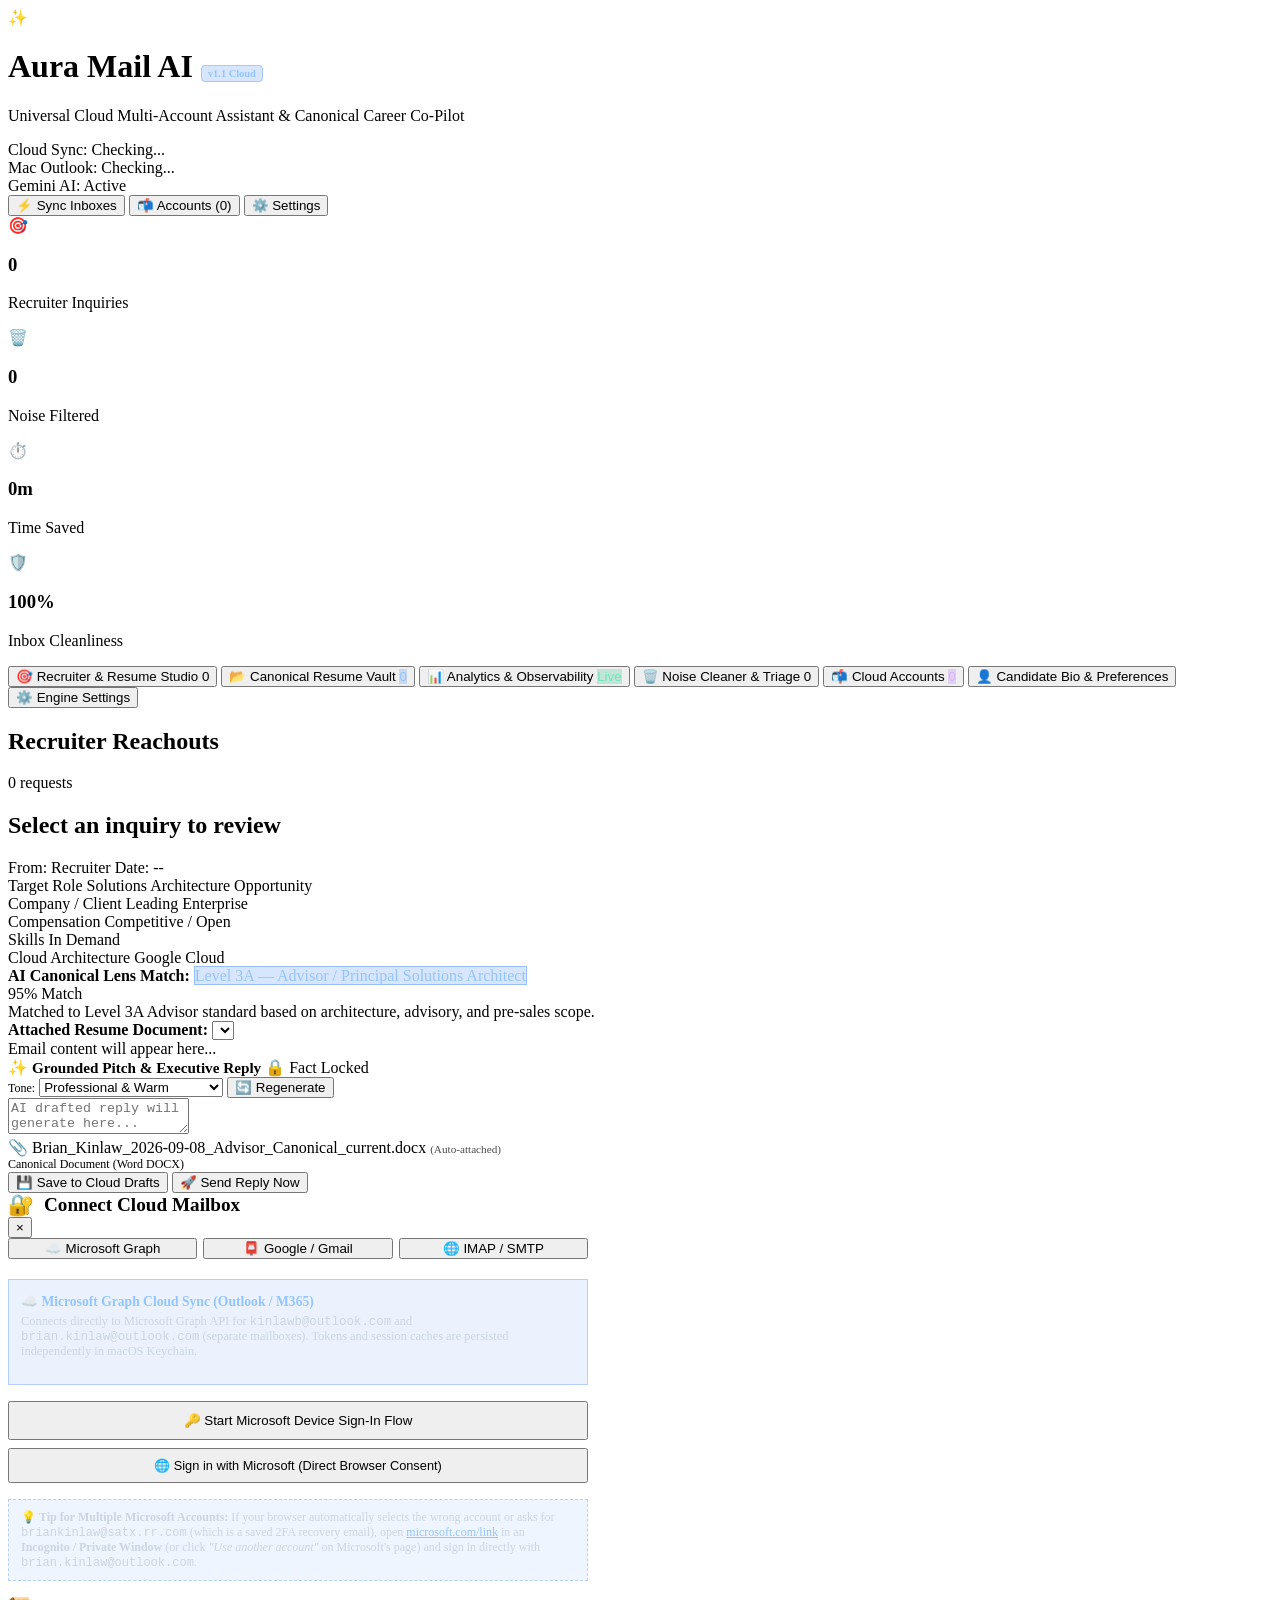
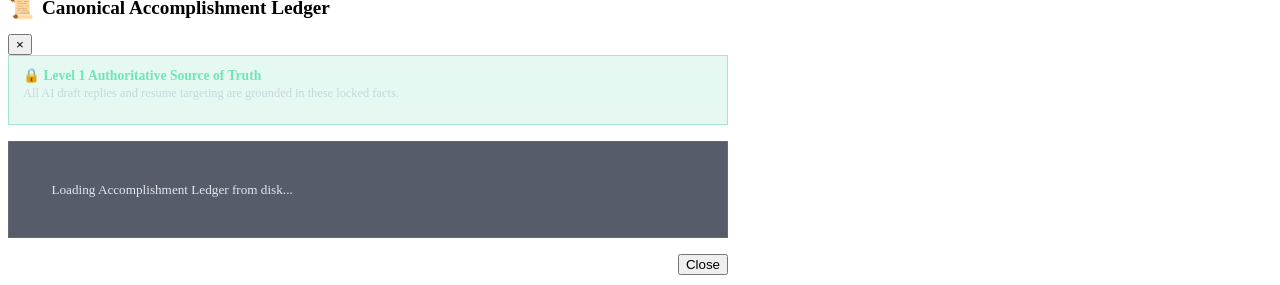
==== frontend/index.html @ feaec442 "feat(auth): add multi-provider cloud routing, distinct MSAL login hints, Google Workspace support, a" ====
<!DOCTYPE html>
<html lang="en">
<head>
  <meta charset="UTF-8">
  <meta name="viewport" content="width=device-width, initial-scale=1.0">
  <title>Aura Mail AI | Cloud Multi-Account Noise Cleaner & Resume Co-Pilot</title>
  <link rel="preconnect" href="https://fonts.googleapis.com">
  <link rel="preconnect" href="https://fonts.gstatic.com" crossorigin>
  <link href="https://fonts.googleapis.com/css2?family=JetBrains+Mono:wght@400;600;700&family=Outfit:wght@300;400;500;600;700;800&display=swap" rel="stylesheet">
  <link rel="stylesheet" href="/static/style.css">
</head>
<body>
  <!-- Top Navigation Bar -->
  <header class="glass-header">
    <div class="logo-group">
      <div class="logo-icon">✨</div>
      <div class="logo-text">
        <h1>Aura Mail AI <span style="font-size: 0.65rem; background: rgba(59, 130, 246, 0.2); color: #93c5fd; padding: 2px 6px; border-radius: 4px; border: 1px solid rgba(59, 130, 246, 0.3);">v1.1 Cloud</span></h1>
        <p>Universal Cloud Multi-Account Assistant & Canonical Career Co-Pilot</p>
      </div>
    </div>

    <div class="header-status-bar">
      <div class="status-badge" id="cloud-status-badge">
        <span class="status-dot" id="cloud-dot"></span>
        <span id="cloud-status-text">Cloud Sync: Checking...</span>
      </div>

      <div class="status-badge" id="desktop-status-badge">
        <span class="status-dot" id="desktop-dot"></span>
        <span id="desktop-status-text">Mac Outlook: Checking...</span>
      </div>

      <div class="status-badge" id="ai-status-badge">
        <span class="status-dot" id="ai-dot"></span>
        <span id="ai-status-text">Gemini AI: Active</span>
      </div>

      <button class="btn btn-secondary btn-sm" id="btn-sync-inbox">
        <span>⚡</span> Sync Inboxes
      </button>

      <button class="btn btn-secondary btn-sm" id="btn-open-accounts">
        <span>📬</span> Accounts (<span id="header-conn-count">0</span>)
      </button>

      <button class="btn btn-secondary btn-sm" id="btn-open-settings">
        <span>⚙️</span> Settings
      </button>
    </div>
  </header>

  <main class="app-container">
    <!-- Explicit Demo Mode Banner (Visible only when demo_mode=True) -->
    <div id="demo-mode-banner" style="display: none; background: rgba(234, 179, 8, 0.15); border: 1px solid rgba(234, 179, 8, 0.4); border-radius: var(--radius-md); padding: 10px 16px; margin-bottom: 1.5rem; justify-content: space-between; align-items: center;">
      <div style="display: flex; align-items: center; gap: 8px;">
        <span style="font-size: 1.2rem;">🧪</span>
        <div>
          <strong style="color: #fef08a; font-size: 0.875rem;">DEMO MODE ACTIVE (Simulated Offline Sandbox)</strong>
          <p style="color: #fde047; font-size: 0.75rem; margin-top: 2px;">Displaying mock reachouts and newsletter data. Actions simulate cloud operations without modifying live mailboxes.</p>
        </div>
      </div>
      <button class="btn btn-secondary btn-sm" id="btn-disable-demo" style="background: rgba(0,0,0,0.3);">Exit Demo Mode</button>
    </div>

    <!-- Metrics Banner -->
    <section class="stats-grid">
      <div class="stat-card glass">
        <div class="stat-icon inquiries">🎯</div>
        <div class="stat-info">
          <h3 id="stat-resume-inquiries">0</h3>
          <p>Recruiter Inquiries</p>
        </div>
      </div>

      <div class="stat-card glass">
        <div class="stat-icon noise">🗑️</div>
        <div class="stat-info">
          <h3 id="stat-noise-detected">0</h3>
          <p>Noise Filtered</p>
        </div>
      </div>

      <div class="stat-card glass">
        <div class="stat-icon time">⏱️</div>
        <div class="stat-info">
          <h3 id="stat-time-saved">0m</h3>
          <p>Time Saved</p>
        </div>
      </div>

      <div class="stat-card glass">
        <div class="stat-icon clean">🛡️</div>
        <div class="stat-info">
          <h3 id="stat-cleanliness">100%</h3>
          <p>Inbox Cleanliness</p>
        </div>
      </div>
    </section>

    <!-- Navigation Tabs -->
    <nav class="tabs-nav">
      <button class="tab-btn active" data-tab="recruiter-studio">
        <span>🎯</span> Recruiter & Resume Studio
        <span class="tab-badge" id="tab-badge-recruiters">0</span>
      </button>
      <button class="tab-btn" data-tab="canonical-vault">
        <span>📂</span> Canonical Resume Vault
        <span class="tab-badge" id="tab-badge-vault" style="background: rgba(59, 130, 246, 0.2); color: #93c5fd;">0</span>
      </button>
      <button class="tab-btn" data-tab="analytics-studio">
        <span>📊</span> Analytics & Observability
        <span class="tab-badge" id="tab-badge-analytics" style="background: rgba(16, 185, 129, 0.2); color: #6ee7b7;">Live</span>
      </button>
      <button class="tab-btn" data-tab="noise-hub">
        <span>🗑️</span> Noise Cleaner & Triage
        <span class="tab-badge" id="tab-badge-noise">0</span>
      </button>
      <button class="tab-btn" data-tab="connected-accounts">
        <span>📬</span> Cloud Accounts
        <span class="tab-badge" id="tab-badge-accounts" style="background: rgba(168, 85, 247, 0.2); color: #d8b4fe;">0</span>
      </button>
      <button class="tab-btn" data-tab="candidate-profile">
        <span>👤</span> Candidate Bio & Preferences
      </button>
      <button class="tab-btn" data-tab="system-settings">
        <span>⚙️</span> Engine Settings
      </button>
    </nav>

    <!-- TAB 1: Recruiter & Resume Studio -->
    <div class="tab-pane active" id="pane-recruiter-studio">
      <div class="studio-layout">
        <!-- Inbound Recruiter List -->
        <div class="email-sidebar glass">
          <div class="sidebar-filter-bar">
            <h2>Recruiter Reachouts</h2>
            <span class="category-tag recruiter" id="recruiter-count-pill">0 requests</span>
          </div>
          <div id="recruiter-emails-list" class="emails-list-container">
            <!-- Dynamic Items -->
          </div>
        </div>

        <!-- Co-Pilot Detail & Response Studio -->
        <div class="studio-detail glass" id="recruiter-studio-detail">
          <div class="inbound-header">
            <h2 class="inbound-subject" id="inbound-subject">Select an inquiry to review</h2>
            <div class="inbound-meta">
              <span id="inbound-sender">From: Recruiter</span>
              <span id="inbound-date">Date: --</span>
            </div>
          </div>

          <!-- Recruiter Extracted Specs Box -->
          <div class="recruiter-specs-box" id="recruiter-specs">
            <div class="spec-item">
              <span class="spec-label">Target Role</span>
              <span class="spec-value" id="spec-role">Solutions Architecture Opportunity</span>
            </div>
            <div class="spec-item">
              <span class="spec-label">Company / Client</span>
              <span class="spec-value" id="spec-company">Leading Enterprise</span>
            </div>
            <div class="spec-item">
              <span class="spec-label">Compensation</span>
              <span class="spec-value" id="spec-salary">Competitive / Open</span>
            </div>
            <div class="spec-item">
              <span class="spec-label">Skills In Demand</span>
              <div class="skills-chips" id="spec-skills">
                <span class="skill-chip">Cloud Architecture</span>
                <span class="skill-chip">Google Cloud</span>
              </div>
            </div>
          </div>

          <!-- AI Canonical Match Badge & Lens Box -->
          <div class="canonical-match-card" id="canonical-match-card">
            <div class="canonical-match-header">
              <div class="canonical-match-title">
                <span class="match-pulse-dot"></span>
                <strong>AI Canonical Lens Match:</strong>
                <span class="lens-pill" id="match-lens-badge" style="background: rgba(59, 130, 246, 0.2); color: #93c5fd; border: 1px solid rgba(59, 130, 246, 0.4);">Level 3A — Advisor / Principal Solutions Architect</span>
              </div>
              <div class="match-score-pill" id="match-score-pill">
                <span id="match-score-value">95%</span> Match
              </div>
            </div>
            <div class="canonical-match-body">
              <div class="match-rationale" id="match-rationale">
                Matched to Level 3A Advisor standard based on architecture, advisory, and pre-sales scope.
              </div>
              <div class="resume-selector-row">
                <label for="resume-variant-select"><strong>Attached Resume Document:</strong></label>
                <select id="resume-variant-select" class="resume-select-dropdown">
                  <!-- Populated dynamically with all standard & custom resumes -->
                </select>
              </div>
            </div>
          </div>

          <!-- Inbound Message Viewer -->
          <div class="message-body-viewer" id="inbound-message-body">
            Email content will appear here...
          </div>

          <!-- AI Response Studio -->
          <div class="ai-reply-container">
            <div class="reply-header">
              <div class="reply-title-group">
                <span class="sparkle-icon">✨</span>
                <strong style="font-size: 0.95rem;">Grounded Pitch & Executive Reply</strong>
                <span class="ledger-grounded-badge" title="Grounded in Canonical Accomplishment Ledger facts">🔒 Fact Locked</span>
              </div>
              <div class="reply-controls">
                <label for="tone-selector" style="font-size: 0.75rem; color: var(--text-secondary);">Tone:</label>
                <select id="tone-selector" class="tone-select">
                  <option value="Professional & Warm">Professional & Warm</option>
                  <option value="Executive & Assertive">Executive & Assertive</option>
                  <option value="Enthusiastic & Direct">Enthusiastic & Direct</option>
                  <option value="Brief & Availability Focused">Brief & Availability Focused</option>
                </select>
                <button class="btn btn-secondary btn-sm" id="btn-regenerate-draft">
                  <span>🔄</span> Regenerate
                </button>
              </div>
            </div>

            <textarea id="reply-body-text" class="reply-textarea" placeholder="AI drafted reply will generate here..."></textarea>

            <div class="attachment-bar">
              <div class="resume-attachment-badge">
                <span>📎</span>
                <span id="attached-resume-name">Brian_Kinlaw_2026-09-08_Advisor_Canonical_current.docx</span>
                <span style="font-size: 0.7rem; opacity: 0.7;">(Auto-attached)</span>
              </div>
              <div style="font-size: 0.75rem; color: var(--text-muted);" id="attachment-format-hint">
                Canonical Document (Word DOCX)
              </div>
            </div>

            <div class="reply-actions">
              <button class="btn btn-secondary" id="btn-save-draft">
                <span>💾</span> Save to Cloud Drafts
              </button>
              <button class="btn btn-emerald" id="btn-send-reply">
                <span>🚀</span> Send Reply Now
              </button>
            </div>
          </div>
        </div>
      </div>
    </div>

    <!-- TAB 2: Canonical Resume Vault -->
    <div class="tab-pane" id="pane-canonical-vault" style="display: none;">
      <div class="clean-hub-banner" style="background: linear-gradient(135deg, rgba(30, 41, 59, 0.8), rgba(15, 23, 42, 0.95));">
        <div class="clean-hub-text">
          <h2>📂 Canonical Resume System & Vault</h2>
          <p id="vault-subtitle">Authoritative resumes indexed live from <code>/Users/briankinlaw/2026 Promevo_LOCAL</code></p>
        </div>
        <div style="display: flex; gap: 10px;">
          <button class="btn btn-secondary" id="btn-open-ledger-modal">
            <span>📜</span> View Factual Ledger
          </button>
          <button class="btn btn-primary" id="btn-refresh-resumes">
            <span>🔄</span> Re-scan Disk
          </button>
        </div>
      </div>

      <!-- Vault Sub-Filter & Search -->
      <div class="glass" style="border-radius: var(--radius-lg); padding: 1.25rem; margin-bottom: 1.5rem;">
        <div style="display: flex; justify-content: space-between; align-items: center; flex-wrap: wrap; gap: 12px;">
          <div style="display: flex; gap: 8px;" id="vault-category-filter">
            <button class="btn btn-secondary btn-sm active-filter" data-vault-filter="ALL">All Resumes (<span id="vault-count-all">0</span>)</button>
            <button class="btn btn-secondary btn-sm" data-vault-filter="standard_canonical">Level 3 Standard Canonicals (<span id="vault-count-standard">0</span>)</button>
            <button class="btn btn-secondary btn-sm" data-vault-filter="targeted_custom">Custom Targeted Applications (<span id="vault-count-targeted">0</span>)</button>
            <button class="btn btn-secondary btn-sm" data-vault-filter="source_of_truth">Source of Truth & Narratives (<span id="vault-count-truth">0</span>)</button>
          </div>
          <div style="display: flex; align-items: center; gap: 8px;">
            <input type="text" id="vault-search-input" class="form-control" placeholder="Search resumes or skills..." style="width: 260px; padding: 6px 12px; font-size: 0.85rem;">
          </div>
        </div>
      </div>

      <!-- Vault Cards Grid -->
      <div class="vault-grid" id="vault-grid-container">
        <!-- Dynamic Cards -->
      </div>
    </div>

    <!-- TAB 3: Analytics & Observability Studio -->
    <div class="tab-pane" id="pane-analytics-studio" style="display: none;">
      <div class="clean-hub-banner" style="background: linear-gradient(135deg, rgba(16, 185, 129, 0.15), rgba(59, 130, 246, 0.12)); border: 1px solid rgba(16, 185, 129, 0.35);">
        <div class="clean-hub-text">
          <h2>📊 Career Intelligence & Telemetry Studio</h2>
          <p>Real-time conversion funnels, market compensation benchmarks, resume ROI, and grounding audit trails.</p>
        </div>
        <div style="display: flex; gap: 10px;">
          <button class="btn btn-secondary" id="btn-refresh-analytics">
            <span>🔄</span> Refresh Telemetry
          </button>
          <button class="btn btn-primary" id="btn-export-analytics">
            <span>📥</span> Export JSON Snapshot
          </button>
        </div>
      </div>

      <!-- Executive KPI Cards Grid -->
      <div class="analytics-kpi-grid">
        <div class="stat-card glass">
          <div class="stat-icon inquiries">🎯</div>
          <div class="stat-info">
            <h3 id="kpi-total-reachouts">0</h3>
            <p>Total Reachouts</p>
          </div>
        </div>

        <div class="stat-card glass">
          <div class="stat-icon clean">⚡</div>
          <div class="stat-info">
            <h3 id="kpi-active-pipeline">0</h3>
            <p>Active Inbound Pipeline</p>
          </div>
        </div>

        <div class="stat-card glass">
          <div class="stat-icon time">📈</div>
          <div class="stat-info">
            <h3 id="kpi-conversion-rate">0%</h3>
            <p>Response Conversion</p>
          </div>
        </div>

        <div class="stat-card glass">
          <div class="stat-icon noise">⏱️</div>
          <div class="stat-info">
            <h3 id="kpi-time-saved">0h</h3>
            <p>Hours Saved (AI Triage)</p>
          </div>
        </div>
      </div>

      <!-- Funnel & Compensation Row -->
      <div class="analytics-row-grid">
        <!-- Pipeline Velocity Funnel -->
        <div class="glass" style="border-radius: var(--radius-lg); padding: 1.5rem;">
          <div style="display: flex; justify-content: space-between; align-items: center; margin-bottom: 1.25rem;">
            <div>
              <h3 style="font-size: 1.1rem; font-weight: 700;">🚀 Opportunity Conversion Funnel</h3>
              <p style="font-size: 0.775rem; color: var(--text-secondary); margin-top: 2px;">End-to-end recruitment stage velocity</p>
            </div>
            <span class="lens-pill" style="background: rgba(59, 130, 246, 0.2); color: #93c5fd;">Active Tracking</span>
          </div>

          <div class="funnel-container" id="funnel-chart-container">
            <!-- Dynamic Funnel Bars -->
          </div>
        </div>

        <!-- Market Compensation Distribution -->
        <div class="glass" style="border-radius: var(--radius-lg); padding: 1.5rem;">
          <div style="display: flex; justify-content: space-between; align-items: center; margin-bottom: 1.25rem;">
            <div>
              <h3 style="font-size: 1.1rem; font-weight: 700;">💰 Compensation Benchmarks by Lens</h3>
              <p style="font-size: 0.775rem; color: var(--text-secondary); margin-top: 2px;">Extracted salary & hourly bands across role archetypes</p>
            </div>
            <span class="lens-pill" style="background: rgba(16, 185, 129, 0.2); color: #6ee7b7;">Market Signals</span>
          </div>

          <div class="comp-benchmarks-list" id="comp-benchmarks-container">
            <!-- Dynamic Compensation Bars -->
          </div>
        </div>
      </div>

      <!-- Resume ROI & Audit Stream Row -->
      <div class="analytics-row-grid" style="margin-top: 1.5rem;">
        <!-- Resume ROI Leaderboard -->
        <div class="glass" style="border-radius: var(--radius-lg); padding: 1.5rem;">
          <div style="display: flex; justify-content: space-between; align-items: center; margin-bottom: 1rem;">
            <div>
              <h3 style="font-size: 1.1rem; font-weight: 700;">🏆 Resume Variant Engagement (ROI)</h3>
              <p style="font-size: 0.775rem; color: var(--text-secondary); margin-top: 2px;">Top performing resumes across your 36 canonical variants</p>
            </div>
          </div>

          <div class="roi-table-container">
            <table class="roi-table">
              <thead>
                <tr>
                  <th>Resume Variant Document</th>
                  <th>Lens Archetype</th>
                  <th>Attached</th>
                  <th>Replies</th>
                  <th>Conversion</th>
                </tr>
              </thead>
              <tbody id="resume-roi-tbody">
                <!-- Dynamic ROI Rows -->
              </tbody>
            </table>
          </div>
        </div>

        <!-- Immutable Audit & Telemetry Stream -->
        <div class="glass" style="border-radius: var(--radius-lg); padding: 1.5rem;">
          <div style="display: flex; justify-content: space-between; align-items: center; margin-bottom: 1rem;">
            <div>
              <h3 style="font-size: 1.1rem; font-weight: 700;">🛡️ Telemetry & Grounding Audit Stream</h3>
              <p style="font-size: 0.775rem; color: var(--text-secondary); margin-top: 2px;">Immutable log of classifications, match decisions, and ledger facts used</p>
            </div>
          </div>

          <div class="audit-stream-container" id="audit-stream-container">
            <!-- Dynamic Event Log Items -->
          </div>
        </div>
      </div>
    </div>

    <!-- TAB 4: Smart Inbox Triage & Noise Cleaner -->
    <div class="tab-pane" id="pane-noise-hub" style="display: none;">
      <div class="clean-hub-banner">
        <div class="clean-hub-text">
          <h2>🛡️ Inbox Noise Cleaner Hub</h2>
          <p id="clean-hub-subtitle">Clean marketing emails, notifications, and clutter with 1 click.</p>
        </div>
        <button class="btn btn-danger" id="btn-batch-clean-noise">
          <span>🧹</span> Clean All Noise Emails Now
        </button>
      </div>

      <div class="glass" style="border-radius: var(--radius-lg); padding: 1.5rem;">
        <div style="display: flex; justify-content: space-between; align-items: center; margin-bottom: 1rem;">
          <div style="display: flex; gap: 8px;" id="triage-filter-group">
            <button class="btn btn-secondary btn-sm active-filter" data-filter="ALL">All Emails</button>
            <button class="btn btn-secondary btn-sm" data-filter="NOISE">Noise Only</button>
            <button class="btn btn-secondary btn-sm" data-filter="RESUME_REQUEST">Recruiter Only</button>
            <button class="btn btn-secondary btn-sm" data-filter="OTHER">Important Direct</button>
          </div>
          <span style="font-size: 0.8rem; color: var(--text-secondary);" id="triage-total-label">Showing all emails</span>
        </div>

        <table class="noise-table">
          <thead>
            <tr>
              <th>Sender</th>
              <th>Subject</th>
              <th>Category</th>
              <th>AI Reasoning</th>
              <th>Action</th>
            </tr>
          </thead>
          <tbody id="triage-table-body">
            <!-- Dynamic Rows -->
          </tbody>
        </table>
      </div>
    </div>

    <!-- TAB 5: Connected Cloud Accounts & Inboxes (NEW) -->
    <div class="tab-pane" id="pane-connected-accounts" style="display: none;">
      <div class="clean-hub-banner" style="background: linear-gradient(135deg, rgba(168, 85, 247, 0.15), rgba(59, 130, 246, 0.12)); border: 1px solid rgba(168, 85, 247, 0.35);">
        <div class="clean-hub-text">
          <h2>📬 Connected Mailbox Accounts & Inboxes</h2>
          <p>Manage individual Microsoft Graph, Gmail, and IMAP accounts with granular status, capability discovery, and live connection health.</p>
        </div>
        <div style="display: flex; gap: 10px;">
          <button class="btn btn-primary" id="btn-add-account-modal">
            <span>➕</span> Connect New Account
          </button>
        </div>
      </div>

      <!-- Account Cards Grid -->
      <div class="vault-grid" id="accounts-cards-grid" style="grid-template-columns: repeat(auto-fill, minmax(340px, 1fr));">
        <!-- Populated dynamically with Account Cards -->
      </div>
    </div>

    <!-- TAB 6: Candidate Bio & Preferences -->
    <div class="tab-pane" id="pane-candidate-profile" style="display: none;">
      <div class="profile-grid">
        <!-- Profile Details Form -->
        <div class="glass" style="border-radius: var(--radius-lg); padding: 1.5rem;">
          <h2 style="font-size: 1.15rem; font-weight: 700; margin-bottom: 1.25rem;">👤 Candidate Profile & Preferences</h2>
          
          <div class="form-group">
            <label>Full Name</label>
            <input type="text" id="prof-name" class="form-control" value="Brian K. Kinlaw">
          </div>

          <div class="form-group">
            <label>Current Professional Title</label>
            <input type="text" id="prof-title" class="form-control" value="Enterprise Cloud, Data & AI Solutions Architecture Advisor">
          </div>

          <div class="form-group">
            <label>Executive Bio / Elevator Pitch</label>
            <textarea id="prof-bio" class="form-control"></textarea>
          </div>

          <div class="form-group">
            <label>Core Skills (comma separated)</label>
            <input type="text" id="prof-skills" class="form-control">
          </div>

          <div class="form-group">
            <label>Target Roles (comma separated)</label>
            <input type="text" id="prof-target-roles" class="form-control">
          </div>

          <div class="form-group">
            <label>Work Preferences & Location</label>
            <input type="text" id="prof-prefs" class="form-control">
          </div>

          <div class="form-group">
            <label>Custom Instructions for AI Email Writer (Locked Metrics Grounding)</label>
            <textarea id="prof-instructions" class="form-control"></textarea>
          </div>

          <div class="form-group" style="background: rgba(15, 23, 42, 0.3); border: 1px solid rgba(255, 255, 255, 0.05); border-radius: var(--radius-md); padding: 12px 14px; margin-top: 0.75rem;">
            <label style="color: #94a3b8; font-weight: 600;">🗄️ Excluded Historical Reference Accounts (Excluded from scan)</label>
            <input type="text" id="prof-historical-emails" class="form-control" value="bkinlaw@dxc.com, brian.kinlaw@cdw.com, briankinlaw@revealwhy.com" style="margin-top: 4px;" />
            <p style="font-size: 0.725rem; color: var(--text-muted); margin-top: 4px;">Kept for reference only — strictly ignored during inbox synchronization.</p>
          </div>

          <button class="btn btn-primary" id="btn-save-profile" style="margin-top: 1.25rem;">
            <span>💾</span> Save Candidate Profile
          </button>
        </div>

        <!-- Resume Active Status & Local Uploader -->
        <div class="glass" style="border-radius: var(--radius-lg); padding: 1.5rem;">
          <h2 style="font-size: 1.15rem; font-weight: 700; margin-bottom: 1.25rem;">📄 Active Default Resume</h2>
          
          <div class="active-canonical-hero" id="active-canonical-hero" style="background: rgba(30, 41, 59, 0.6); border: 1px solid rgba(255, 255, 255, 0.1); border-radius: var(--radius-md); padding: 16px; margin-bottom: 1.25rem;">
            <div style="display: flex; align-items: center; justify-content: space-between;">
              <span class="lens-pill" id="profile-active-lens">Advisor (Level 3A)</span>
              <span style="font-size: 0.75rem; color: #10b981; font-weight: 600;">★ Active Default</span>
            </div>
            <h4 id="profile-active-name" style="margin-top: 8px; font-size: 0.95rem; word-break: break-all;">Brian_Kinlaw_2026-09-08_Advisor_Canonical_current.docx</h4>
            <p style="font-size: 0.775rem; color: var(--text-secondary); margin-top: 4px;">Used whenever no specific custom match is chosen.</p>
          </div>

          <div class="upload-dropzone" id="resume-dropzone">
            <div style="font-size: 2rem; margin-bottom: 8px;">📤</div>
            <strong style="font-size: 0.9rem;">Upload Additional Resume Variant</strong>
            <p style="font-size: 0.75rem; color: var(--text-secondary); margin-top: 4px;">Added to your active vault</p>
            <input type="file" id="resume-file-input" style="display: none;" accept=".pdf,.docx,.txt">
          </div>
        </div>
      </div>
    </div>

    <!-- TAB 7: Engine Settings -->
    <div class="tab-pane" id="pane-system-settings" style="display: none;">
      <div class="glass" style="border-radius: var(--radius-lg); padding: 1.5rem; max-width: 720px; margin: 0 auto;">
        <h2 style="font-size: 1.2rem; font-weight: 700; margin-bottom: 1.25rem;">⚙️ Engine & Cloud Integration Settings</h2>
        
        <div class="form-group">
          <label>Google Gemini API Key (Stored securely in macOS Keychain)</label>
          <input type="password" id="setting-gemini-key" class="form-control" placeholder="Enter new Gemini API key or leave blank to keep Keychain secret">
          <p style="font-size: 0.725rem; color: var(--text-muted); margin-top: 4px;">Status: <span id="gemini-key-status" style="color: #6ee7b7;">Configured in macOS Keychain</span></p>
        </div>

        <div class="form-group">
          <label>Microsoft Entra Application (Client) ID for MSAL Graph</label>
          <input type="text" id="setting-azure-client" class="form-control" placeholder="e.g. 11111111-2222-3333-4444-555555555555">
          <p style="font-size: 0.725rem; color: var(--text-muted); margin-top: 4px;">Required for Outlook.com & Microsoft 365 cloud synchronization.</p>
        </div>

        <div class="form-group">
          <label>Microsoft Entra Tenant ID</label>
          <input type="text" id="setting-azure-tenant" class="form-control" value="common">
          <p style="font-size: 0.725rem; color: var(--text-muted); margin-top: 4px;">Use 'common' for personal & work accounts, 'consumers' for personal, or your M365 tenant ID.</p>
        </div>

        <div class="form-group">
          <label>Google OAuth 2.0 Client ID (for Gmail API Direct OAuth)</label>
          <input type="text" id="setting-google-client" class="form-control" placeholder="e.g. 1234567890-xxx.apps.googleusercontent.com">
          <p style="font-size: 0.725rem; color: var(--text-muted); margin-top: 4px;">From Google Cloud Console -> APIs & Services -> Credentials.</p>
        </div>

        <div class="form-group">
          <label>Google OAuth Client Secret (Stored securely in macOS Keychain)</label>
          <input type="password" id="setting-google-secret" class="form-control" placeholder="Enter Google Client Secret or leave blank to preserve existing">
          <p style="font-size: 0.725rem; color: var(--text-muted); margin-top: 4px;">Status: <span id="google-secret-status" style="color: #94a3b8;">Not configured</span></p>
        </div>

        <div class="form-group">
          <label>Safe Noise Quarantine Folder Name in Cloud Mailboxes</label>
          <input type="text" id="setting-safe-folder" class="form-control" value="AI Cleaned - Noise">
        </div>

        <div class="form-group" style="display: flex; align-items: center; gap: 12px; margin-top: 1.5rem; background: rgba(15, 23, 42, 0.5); padding: 12px; border-radius: var(--radius-md);">
          <input type="checkbox" id="setting-demo-mode" style="width: 18px; height: 18px; cursor: pointer;">
          <div>
            <strong>Explicit Demo Mode (Offline Sandbox)</strong>
            <p style="font-size: 0.8rem; color: var(--text-secondary);">Isolate the application in a safe offline mock environment with labeled sample data.</p>
          </div>
        </div>

        <div style="margin-top: 1.5rem; display: flex; gap: 10px;">
          <button class="btn btn-primary" id="btn-save-settings">
            <span>💾</span> Save Engine Settings
          </button>
        </div>
      </div>
    </div>
  </main>

  <!-- Connect / Auth Modal -->
  <div class="modal-overlay" id="account-auth-modal">
    <div class="modal-box" style="max-width: 580px;">
      <div class="modal-header">
        <div style="display: flex; align-items: center; gap: 10px; flex-wrap: wrap;">
          <span style="font-size: 1.3rem;">🔐</span>
          <h2 style="font-size: 1.2rem; font-weight: 700; margin: 0;">Connect Cloud Mailbox</h2>
          <span id="modal-target-account-badge" style="display: none; font-size: 0.725rem; font-family: var(--font-mono); background: rgba(59, 130, 246, 0.2); border: 1px solid rgba(59, 130, 246, 0.4); color: #93c5fd; padding: 2px 8px; border-radius: 9999px;"></span>
        </div>
        <button class="close-btn" id="modal-close-btn">&times;</button>
      </div>

      <div style="display: flex; gap: 6px; margin-bottom: 1.25rem;">
        <button class="btn btn-secondary btn-sm active-filter" id="auth-tab-msal" style="flex: 1;">☁️ Microsoft Graph</button>
        <button class="btn btn-secondary btn-sm" id="auth-tab-google" style="flex: 1;">📮 Google / Gmail</button>
        <button class="btn btn-secondary btn-sm" id="auth-tab-imap" style="flex: 1;">🌐 IMAP / SMTP</button>
      </div>

      <!-- MSAL Panel -->
      <div id="auth-panel-msal">
        <div style="background: rgba(59, 130, 246, 0.1); border: 1px solid rgba(59, 130, 246, 0.3); border-radius: var(--radius-md); padding: 12px; margin-bottom: 1rem;">
          <strong style="font-size: 0.85rem; color: #93c5fd;">☁️ Microsoft Graph Cloud Sync (Outlook / M365)</strong>
          <p style="font-size: 0.775rem; color: #cbd5e1; margin-top: 4px;">Connects directly to Microsoft Graph API for <code>kinlawb@outlook.com</code> and <code>brian.kinlaw@outlook.com</code> (separate mailboxes). Tokens and session caches are persisted independently in macOS Keychain.</p>
        </div>

        <div style="display: flex; flex-direction: column; gap: 8px; margin-bottom: 1rem;">
          <button class="btn btn-primary" id="btn-start-device-flow" style="width: 100%; justify-content: center; padding: 10px;">
            <span>🔑</span> Start Microsoft Device Sign-In Flow
          </button>
          <button class="btn btn-secondary btn-sm" id="btn-start-direct-msal" style="width: 100%; justify-content: center; padding: 8px; font-size: 0.8rem;">
            <span>🌐</span> Sign in with Microsoft (Direct Browser Consent)
          </button>
        </div>

        <div id="device-flow-display" style="display: none; background: rgba(15, 23, 42, 0.7); border: 1px solid rgba(255, 255, 255, 0.1); border-radius: var(--radius-md); padding: 14px; text-align: center; margin-bottom: 1rem;">
          <p style="font-size: 0.85rem; color: #cbd5e1; margin-bottom: 6px;">Open <a id="device-link-anchor" href="https://www.microsoft.com/link" target="_blank" style="color: #93c5fd; text-decoration: underline; font-weight: 600;">microsoft.com/link</a> and enter code:</p>
          <div id="device-code-display" style="font-family: var(--font-mono); font-size: 1.6rem; font-weight: 700; color: #6ee7b7; letter-spacing: 3px; margin: 10px 0; background: rgba(16, 185, 129, 0.1); padding: 8px; border-radius: var(--radius-sm); border: 1px dashed rgba(16, 185, 129, 0.3);">CODE-HERE</div>
          <p id="device-poll-status" style="font-size: 0.75rem; color: var(--text-muted);">Waiting for code entry...</p>
        </div>

        <div style="background: rgba(59, 130, 246, 0.08); border: 1px dashed rgba(59, 130, 246, 0.3); border-radius: var(--radius-sm); padding: 10px 12px; font-size: 0.75rem; color: #cbd5e1;">
          💡 <strong>Tip for Multiple Microsoft Accounts:</strong> If your browser automatically selects the wrong account or asks for <code>briankinlaw@satx.rr.com</code> (which is a saved 2FA recovery email), open <a href="https://www.microsoft.com/link" target="_blank" style="color: #93c5fd; text-decoration: underline;">microsoft.com/link</a> in an <strong>Incognito / Private Window</strong> (or click <em>"Use another account"</em> on Microsoft's page) and sign in directly with <code>brian.kinlaw@outlook.com</code>.
        </div>
      </div>

      <!-- Google / Gmail Panel -->
      <div id="auth-panel-google" style="display: none;">
        <div style="background: rgba(239, 68, 68, 0.1); border: 1px solid rgba(239, 68, 68, 0.3); border-radius: var(--radius-md); padding: 12px; margin-bottom: 1rem;">
          <strong style="font-size: 0.85rem; color: #fca5a5;">📮 Google Cloud OAuth & Gmail API</strong>
          <p style="font-size: 0.775rem; color: #cbd5e1; margin-top: 4px;">Connects directly to Google Gmail API for <code>briankkinlaw@gmail.com</code> and Google Workspace accounts like <code>brian@mavencode.com</code>. Tokens are safely stored in macOS Keychain.</p>
        </div>

        <div style="margin-bottom: 1rem;">
          <button class="btn btn-primary" id="btn-start-google-auth" style="width: 100%; justify-content: center; padding: 10px; background: linear-gradient(135deg, #ea4335, #db4437);">
            <span>🌐</span> Sign in with Google (OAuth Consent)
          </button>
        </div>

        <div style="background: rgba(15, 23, 42, 0.6); border: 1px solid rgba(255, 255, 255, 0.08); border-radius: var(--radius-md); padding: 12px; margin-bottom: 1rem;">
          <label style="font-size: 0.8rem; font-weight: 600; color: #94a3b8; display: block; margin-bottom: 6px;">Manual Code Exchange / Redirect URL</label>
          <input type="text" id="google-auth-code-input" class="form-control" placeholder="Paste authorization code or full callback URL here" style="font-size: 0.8rem;">
          <button class="btn btn-secondary btn-sm" id="btn-submit-google-code" style="width: 100%; justify-content: center; margin-top: 8px;">
            Verify & Connect Google Account
          </button>
        </div>

        <div style="background: rgba(59, 130, 246, 0.08); border: 1px dashed rgba(59, 130, 246, 0.3); border-radius: var(--radius-sm); padding: 8px 12px; font-size: 0.75rem; color: #93c5fd;">
          💡 <strong>Quick Option:</strong> You can also connect Gmail in 30 seconds via the <strong>IMAP / SMTP</strong> tab using <code>imap.gmail.com</code> with a 16-character Google App Password.
        </div>
      </div>

      <!-- IMAP Panel -->
      <div id="auth-panel-imap" style="display: none;">
        <div style="background: rgba(16, 185, 129, 0.1); border: 1px solid rgba(16, 185, 129, 0.3); border-radius: var(--radius-md); padding: 12px; margin-bottom: 1rem;">
          <strong style="font-size: 0.85rem; color: #6ee7b7;">🌐 Standard IMAP / SMTP Mailboxes</strong>
          <p style="font-size: 0.775rem; color: #cbd5e1; margin-top: 4px;">For Spectrum Roadrunner (<code>@satx.rr.com</code>) or other custom IMAP mailboxes.</p>
        </div>

        <div class="form-group">
          <label>Email Address</label>
          <input type="email" id="imap-email-input" class="form-control" placeholder="e.g. cbkinlaw@satx.rr.com or briankinlaw@satx.rr.com">
        </div>
        <div class="form-group">
          <label>Mailbox Password (Stored securely in macOS Keychain)</label>
          <input type="password" id="imap-password-input" class="form-control" placeholder="Enter mailbox password">
        </div>
        <div class="form-group">
          <label>IMAP Server (Default: mail.twc.com:993 SSL/TLS)</label>
          <input type="text" id="imap-server-input" class="form-control" placeholder="mail.twc.com">
        </div>
        <div class="form-group">
          <label>SMTP Server (Default: mail.twc.com:587 STARTTLS)</label>
          <input type="text" id="smtp-server-input" class="form-control" placeholder="mail.twc.com">
        </div>
        <button class="btn btn-primary" id="btn-save-imap-auth" style="width: 100%; justify-content: center; margin-top: 1rem;">
          <span>🔐</span> Connect & Save to Keychain
        </button>
      </div>
    </div>
  </div>

  <!-- Accomplishment Ledger Modal -->
  <div class="modal-overlay" id="ledger-modal">
    <div class="modal-box" style="max-width: 720px; max-height: 85vh; display: flex; flex-direction: column;">
      <div class="modal-header">
        <div style="display: flex; align-items: center; gap: 8px;">
          <span style="font-size: 1.3rem;">📜</span>
          <h2 style="font-size: 1.2rem; font-weight: 700;">Canonical Accomplishment Ledger</h2>
        </div>
        <button class="close-btn" id="ledger-modal-close-btn">&times;</button>
      </div>

      <div style="background: rgba(16, 185, 129, 0.1); border: 1px solid rgba(16, 185, 129, 0.3); border-radius: var(--radius-md); padding: 10px 14px; margin-bottom: 1rem;">
        <strong style="font-size: 0.85rem; color: #6ee7b7;">🔒 Level 1 Authoritative Source of Truth</strong>
        <p style="font-size: 0.775rem; color: #cbd5e1; margin-top: 2px;">
          All AI draft replies and resume targeting are grounded in these locked facts.
        </p>
      </div>

      <div class="ledger-content-viewer" id="ledger-text-viewer" style="flex: 1; overflow-y: auto; background: rgba(15, 23, 42, 0.7); border: 1px solid rgba(255, 255, 255, 0.08); border-radius: var(--radius-md); padding: 16px; font-size: 0.825rem; line-height: 1.6; font-family: var(--font-mono); color: #e2e8f0; white-space: pre-wrap;">
        Loading Accomplishment Ledger from disk...
      </div>

      <div style="display: flex; justify-content: flex-end; margin-top: 1rem;">
        <button class="btn btn-secondary" id="btn-close-ledger">Close</button>
      </div>
    </div>
  </div>

  <!-- Toast Notification Container -->
  <div class="toast-container" id="toast-container"></div>

  <script src="/static/app.js"></script>
</body>
</html>
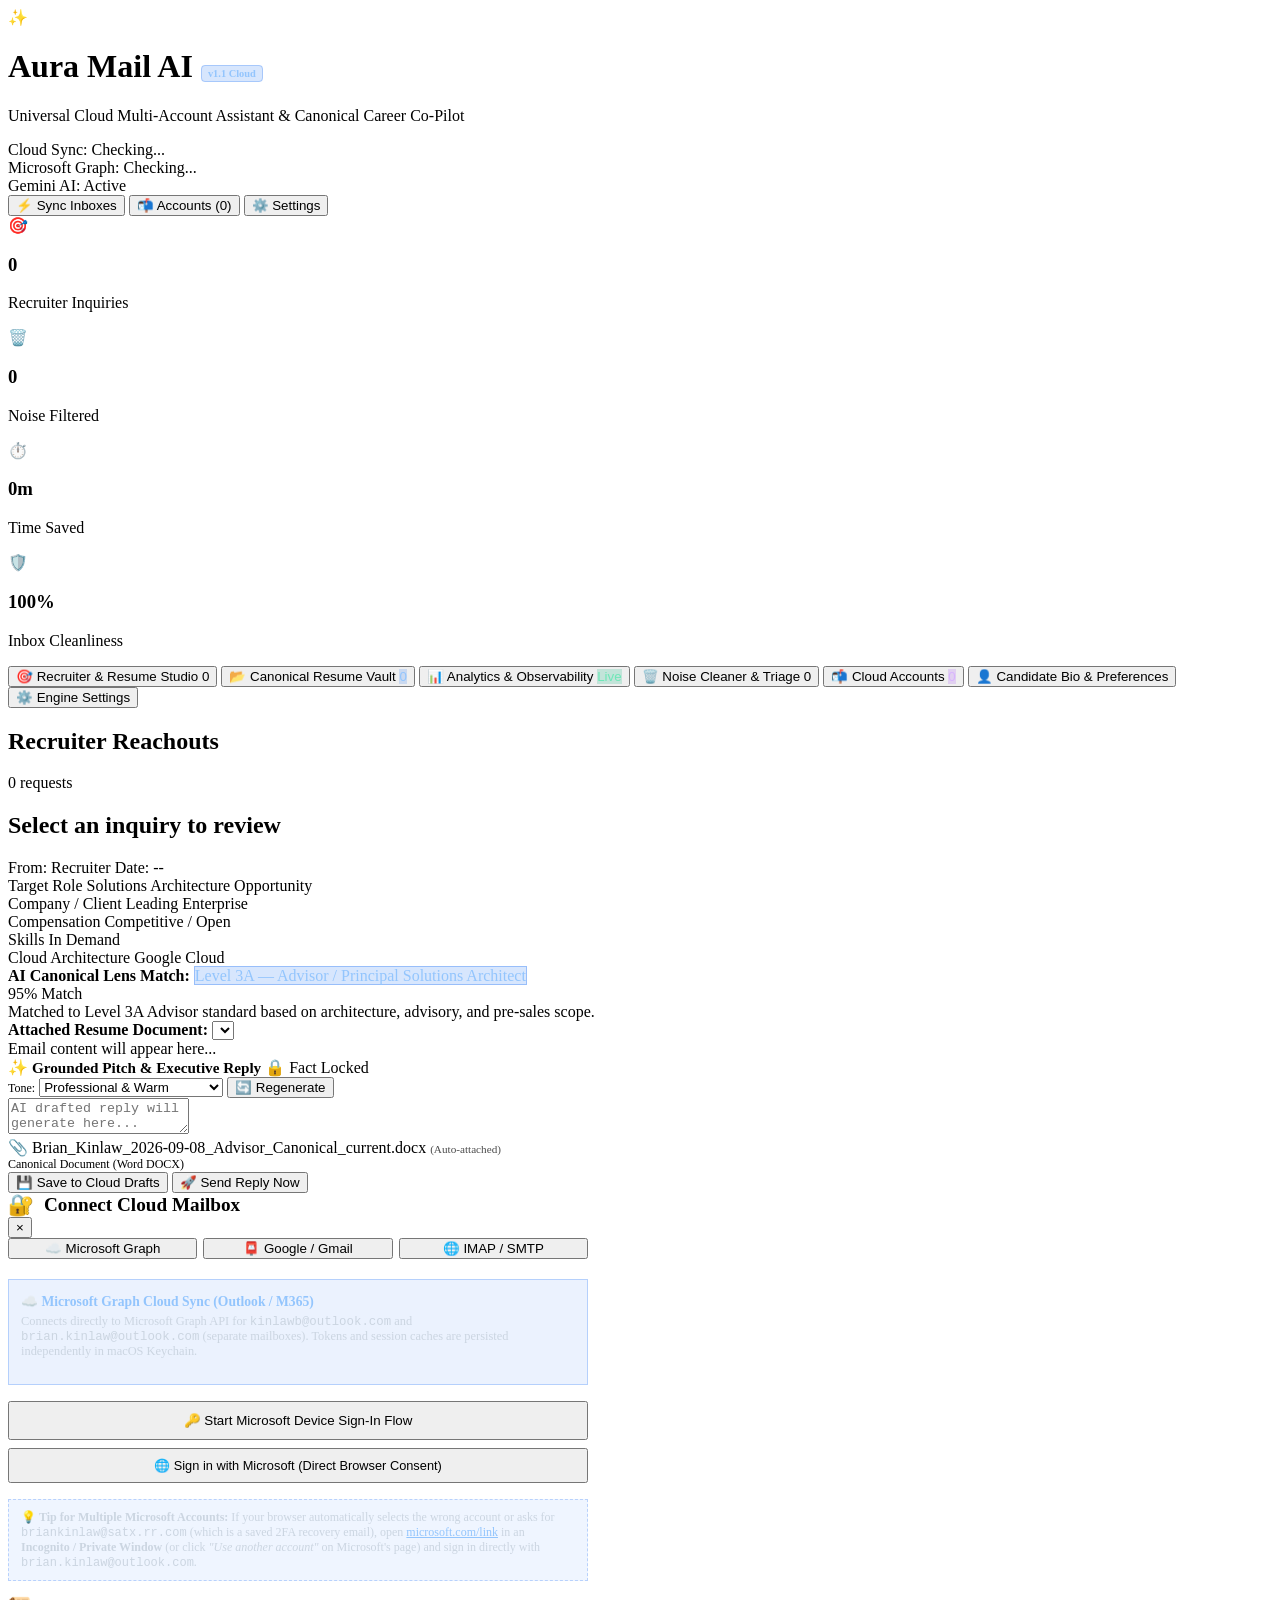
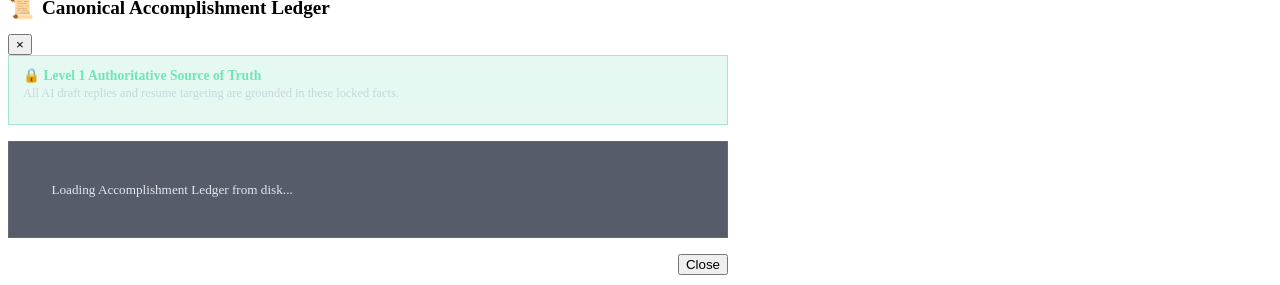
==== commit 30636608: "fix(integration): harden Outlook localhost integration" ====
--- a/frontend/index.html
+++ b/frontend/index.html
@@ -28,7 +28,7 @@
 
       <div class="status-badge" id="desktop-status-badge">
         <span class="status-dot" id="desktop-dot"></span>
-        <span id="desktop-status-text">Mac Outlook: Checking...</span>
+        <span id="desktop-status-text">Microsoft Graph: Checking...</span>
       </div>
 
       <div class="status-badge" id="ai-status-badge">
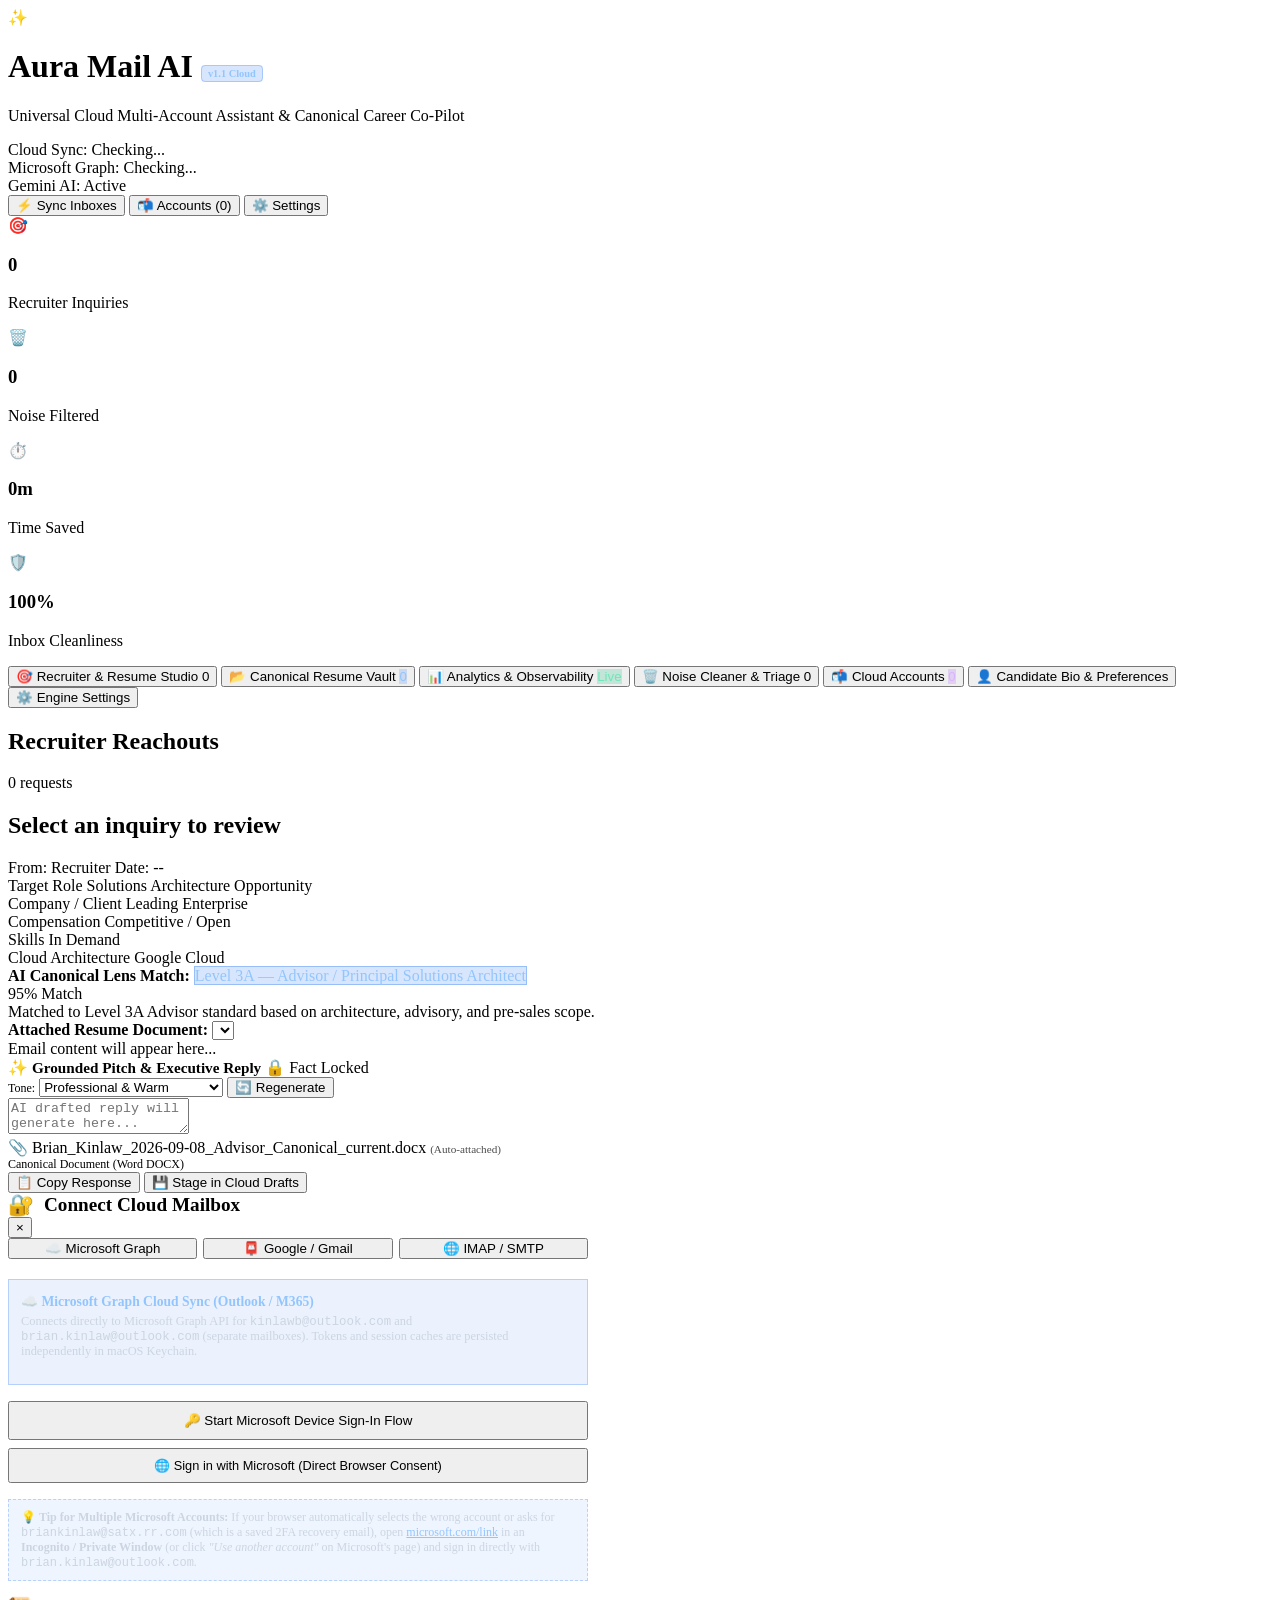
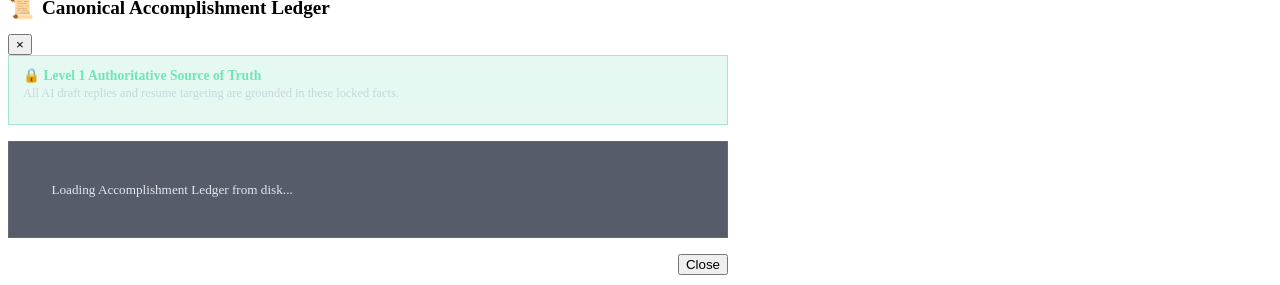
==== commit f80b0b23: "fix(security): require native human-controlled mail transmission" ====
--- a/frontend/index.html
+++ b/frontend/index.html
@@ -241,11 +241,11 @@
             </div>
 
             <div class="reply-actions">
-              <button class="btn btn-secondary" id="btn-save-draft">
-                <span>💾</span> Save to Cloud Drafts
+              <button class="btn btn-secondary" id="btn-copy-draft">
+                <span>📋</span> Copy Response
               </button>
-              <button class="btn btn-emerald" id="btn-send-reply">
-                <span>🚀</span> Send Reply Now
+              <button class="btn btn-emerald" id="btn-save-draft">
+                <span>💾</span> Stage in Cloud Drafts
               </button>
             </div>
           </div>
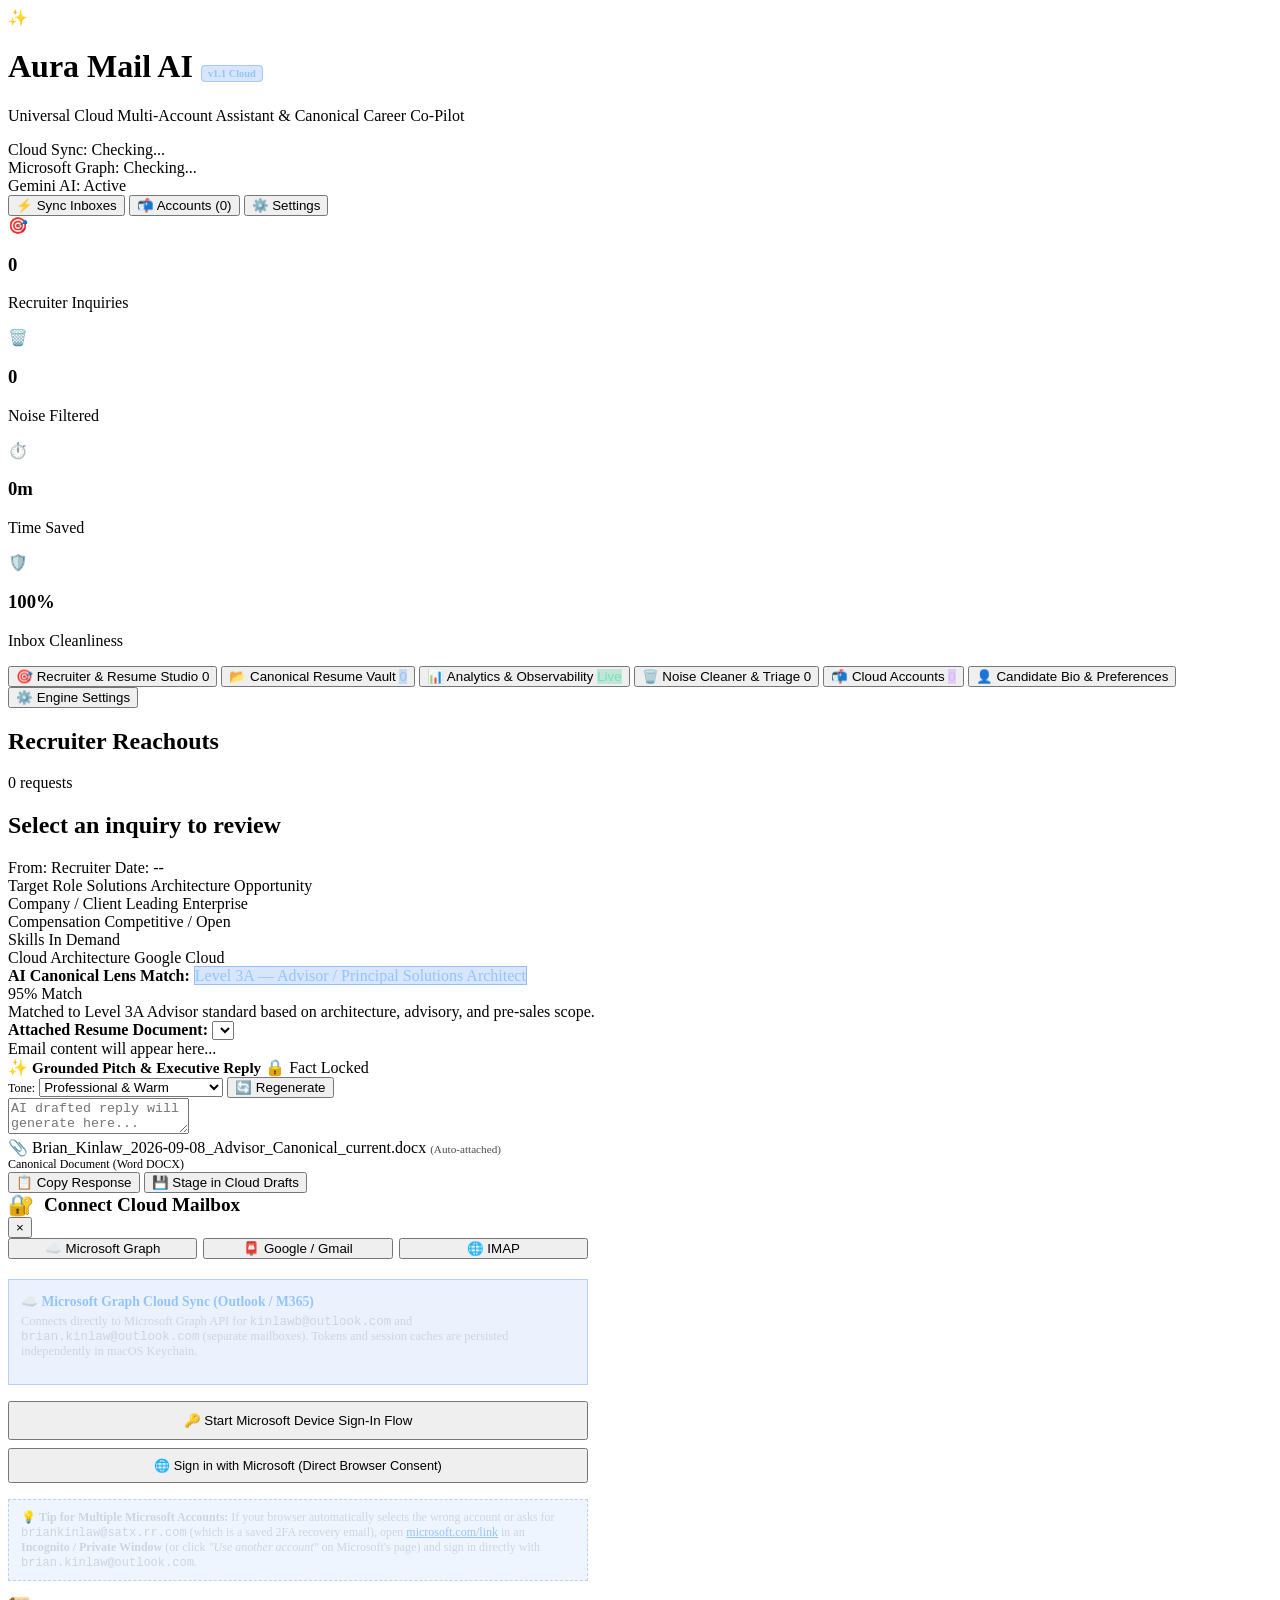
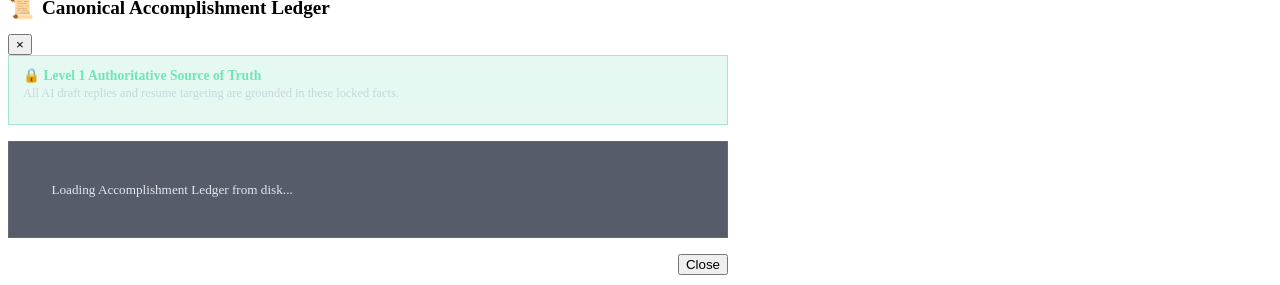
==== commit 3f888b6f: "chore(security): align mail scopes and docs with draft-only transmission model" ====
--- a/frontend/index.html
+++ b/frontend/index.html
@@ -629,7 +629,7 @@
       <div style="display: flex; gap: 6px; margin-bottom: 1.25rem;">
         <button class="btn btn-secondary btn-sm active-filter" id="auth-tab-msal" style="flex: 1;">☁️ Microsoft Graph</button>
         <button class="btn btn-secondary btn-sm" id="auth-tab-google" style="flex: 1;">📮 Google / Gmail</button>
-        <button class="btn btn-secondary btn-sm" id="auth-tab-imap" style="flex: 1;">🌐 IMAP / SMTP</button>
+        <button class="btn btn-secondary btn-sm" id="auth-tab-imap" style="flex: 1;">🌐 IMAP</button>
       </div>
 
       <!-- MSAL Panel -->
@@ -681,14 +681,14 @@
         </div>
 
         <div style="background: rgba(59, 130, 246, 0.08); border: 1px dashed rgba(59, 130, 246, 0.3); border-radius: var(--radius-sm); padding: 8px 12px; font-size: 0.75rem; color: #93c5fd;">
-          💡 <strong>Quick Option:</strong> You can also connect Gmail in 30 seconds via the <strong>IMAP / SMTP</strong> tab using <code>imap.gmail.com</code> with a 16-character Google App Password.
+          💡 <strong>Quick Option:</strong> You can also connect Gmail in 30 seconds via the <strong>IMAP</strong> tab using <code>imap.gmail.com</code> with a 16-character Google App Password.
         </div>
       </div>
 
       <!-- IMAP Panel -->
       <div id="auth-panel-imap" style="display: none;">
         <div style="background: rgba(16, 185, 129, 0.1); border: 1px solid rgba(16, 185, 129, 0.3); border-radius: var(--radius-md); padding: 12px; margin-bottom: 1rem;">
-          <strong style="font-size: 0.85rem; color: #6ee7b7;">🌐 Standard IMAP / SMTP Mailboxes</strong>
+          <strong style="font-size: 0.85rem; color: #6ee7b7;">🌐 Standard IMAP Mailboxes</strong>
           <p style="font-size: 0.775rem; color: #cbd5e1; margin-top: 4px;">For Spectrum Roadrunner (<code>@satx.rr.com</code>) or other custom IMAP mailboxes.</p>
         </div>
 
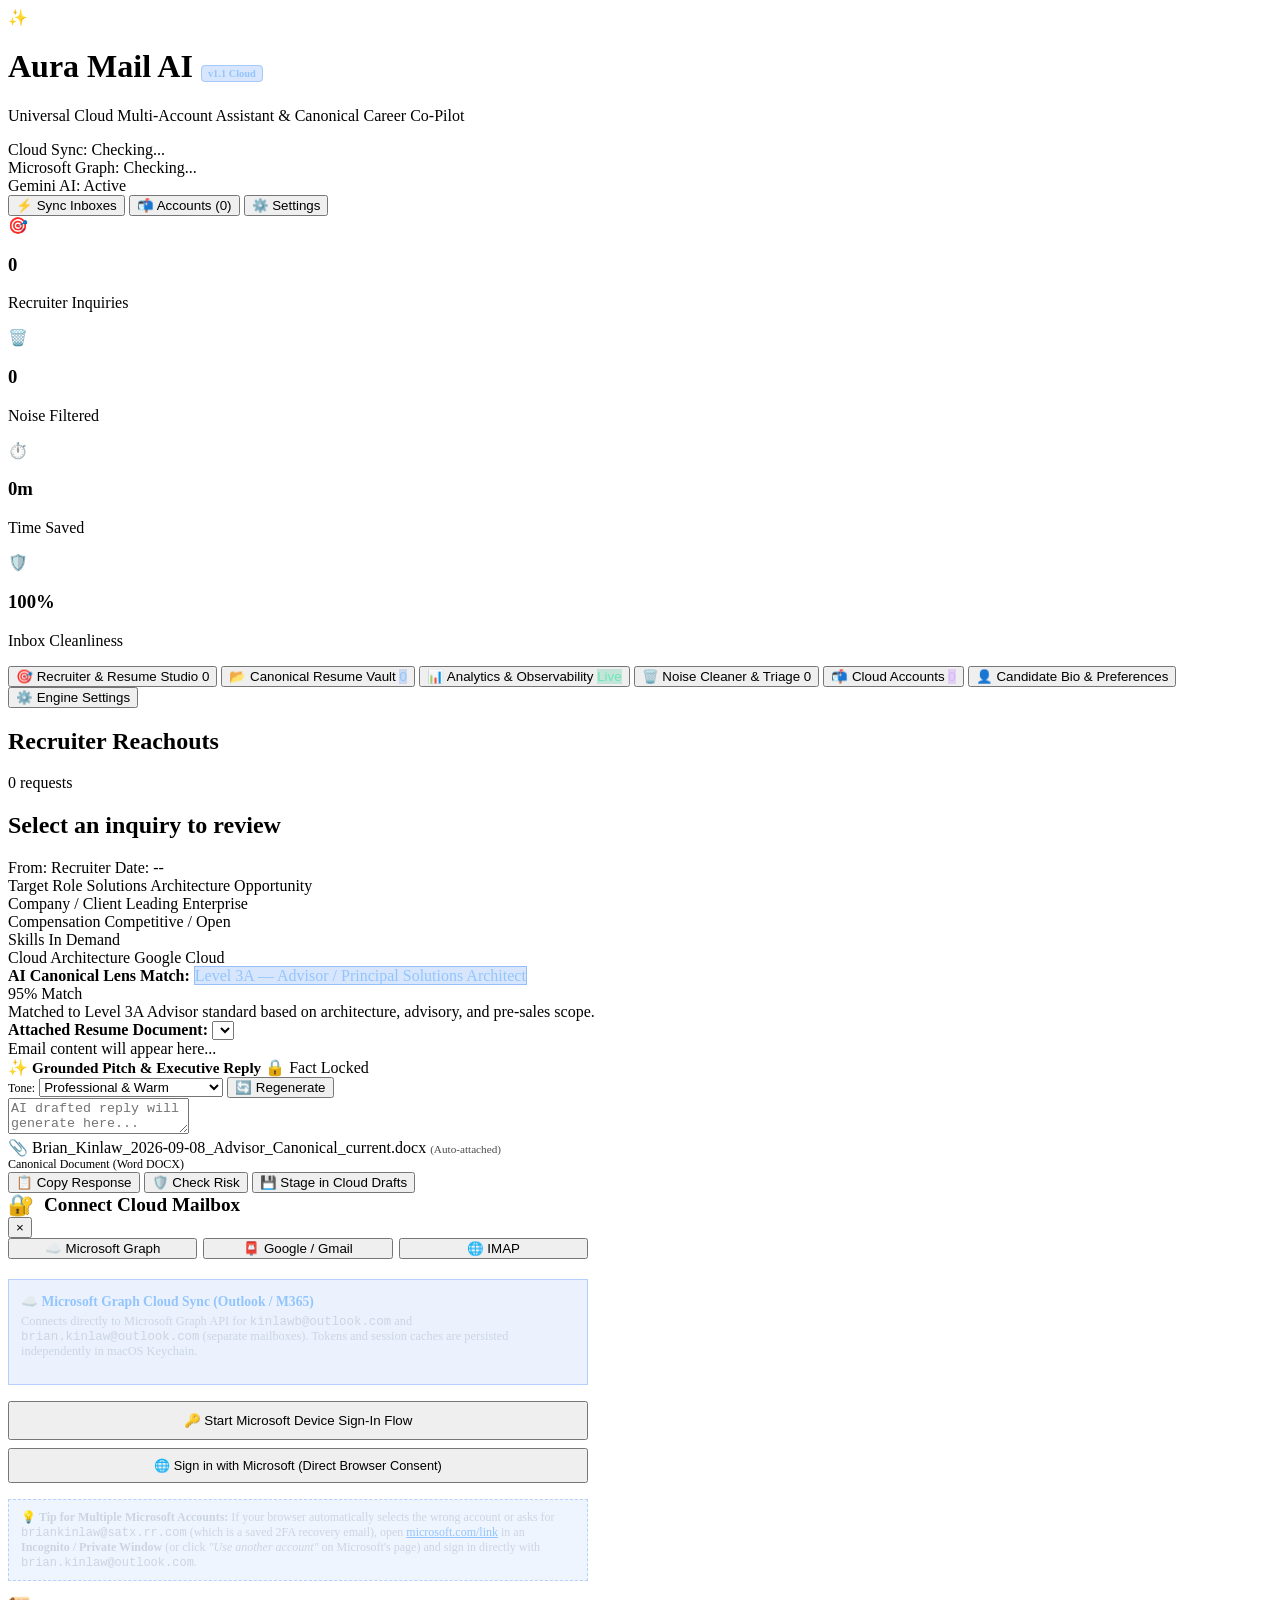
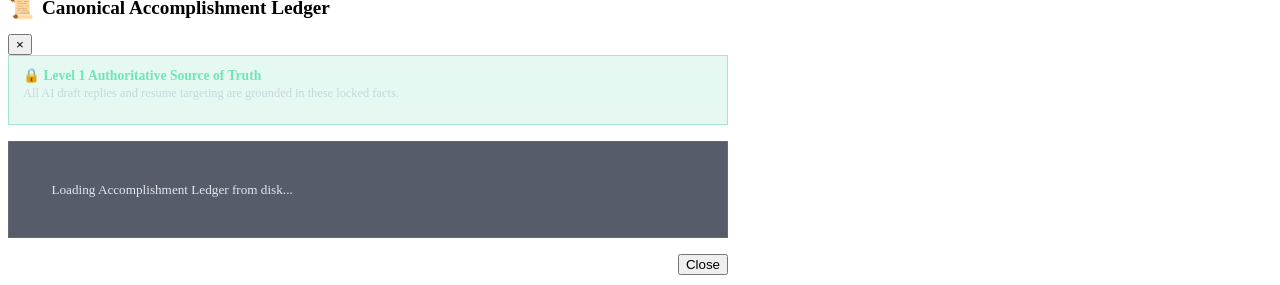
==== commit 42968a8c: "fix(grounding): bind provenance to cached draft lifecycle" ====
--- a/frontend/index.html
+++ b/frontend/index.html
@@ -212,6 +212,7 @@
                 <span class="sparkle-icon">✨</span>
                 <strong style="font-size: 0.95rem;">Grounded Pitch & Executive Reply</strong>
                 <span class="ledger-grounded-badge" title="Grounded in Canonical Accomplishment Ledger facts">🔒 Fact Locked</span>
+                <span class="ledger-grounded-badge" id="web-cockpit-risk-badge" style="display: none; margin-left: 6px;"></span>
               </div>
               <div class="reply-controls">
                 <label for="tone-selector" style="font-size: 0.75rem; color: var(--text-secondary);">Tone:</label>
@@ -243,6 +244,9 @@
             <div class="reply-actions">
               <button class="btn btn-secondary" id="btn-copy-draft">
                 <span>📋</span> Copy Response
+              </button>
+              <button class="btn btn-secondary" id="btn-risk-check">
+                <span>🛡️</span> Check Risk
               </button>
               <button class="btn btn-emerald" id="btn-save-draft">
                 <span>💾</span> Stage in Cloud Drafts
@@ -704,10 +708,6 @@
           <label>IMAP Server (Default: mail.twc.com:993 SSL/TLS)</label>
           <input type="text" id="imap-server-input" class="form-control" placeholder="mail.twc.com">
         </div>
-        <div class="form-group">
-          <label>SMTP Server (Default: mail.twc.com:587 STARTTLS)</label>
-          <input type="text" id="smtp-server-input" class="form-control" placeholder="mail.twc.com">
-        </div>
         <button class="btn btn-primary" id="btn-save-imap-auth" style="width: 100%; justify-content: center; margin-top: 1rem;">
           <span>🔐</span> Connect & Save to Keychain
         </button>
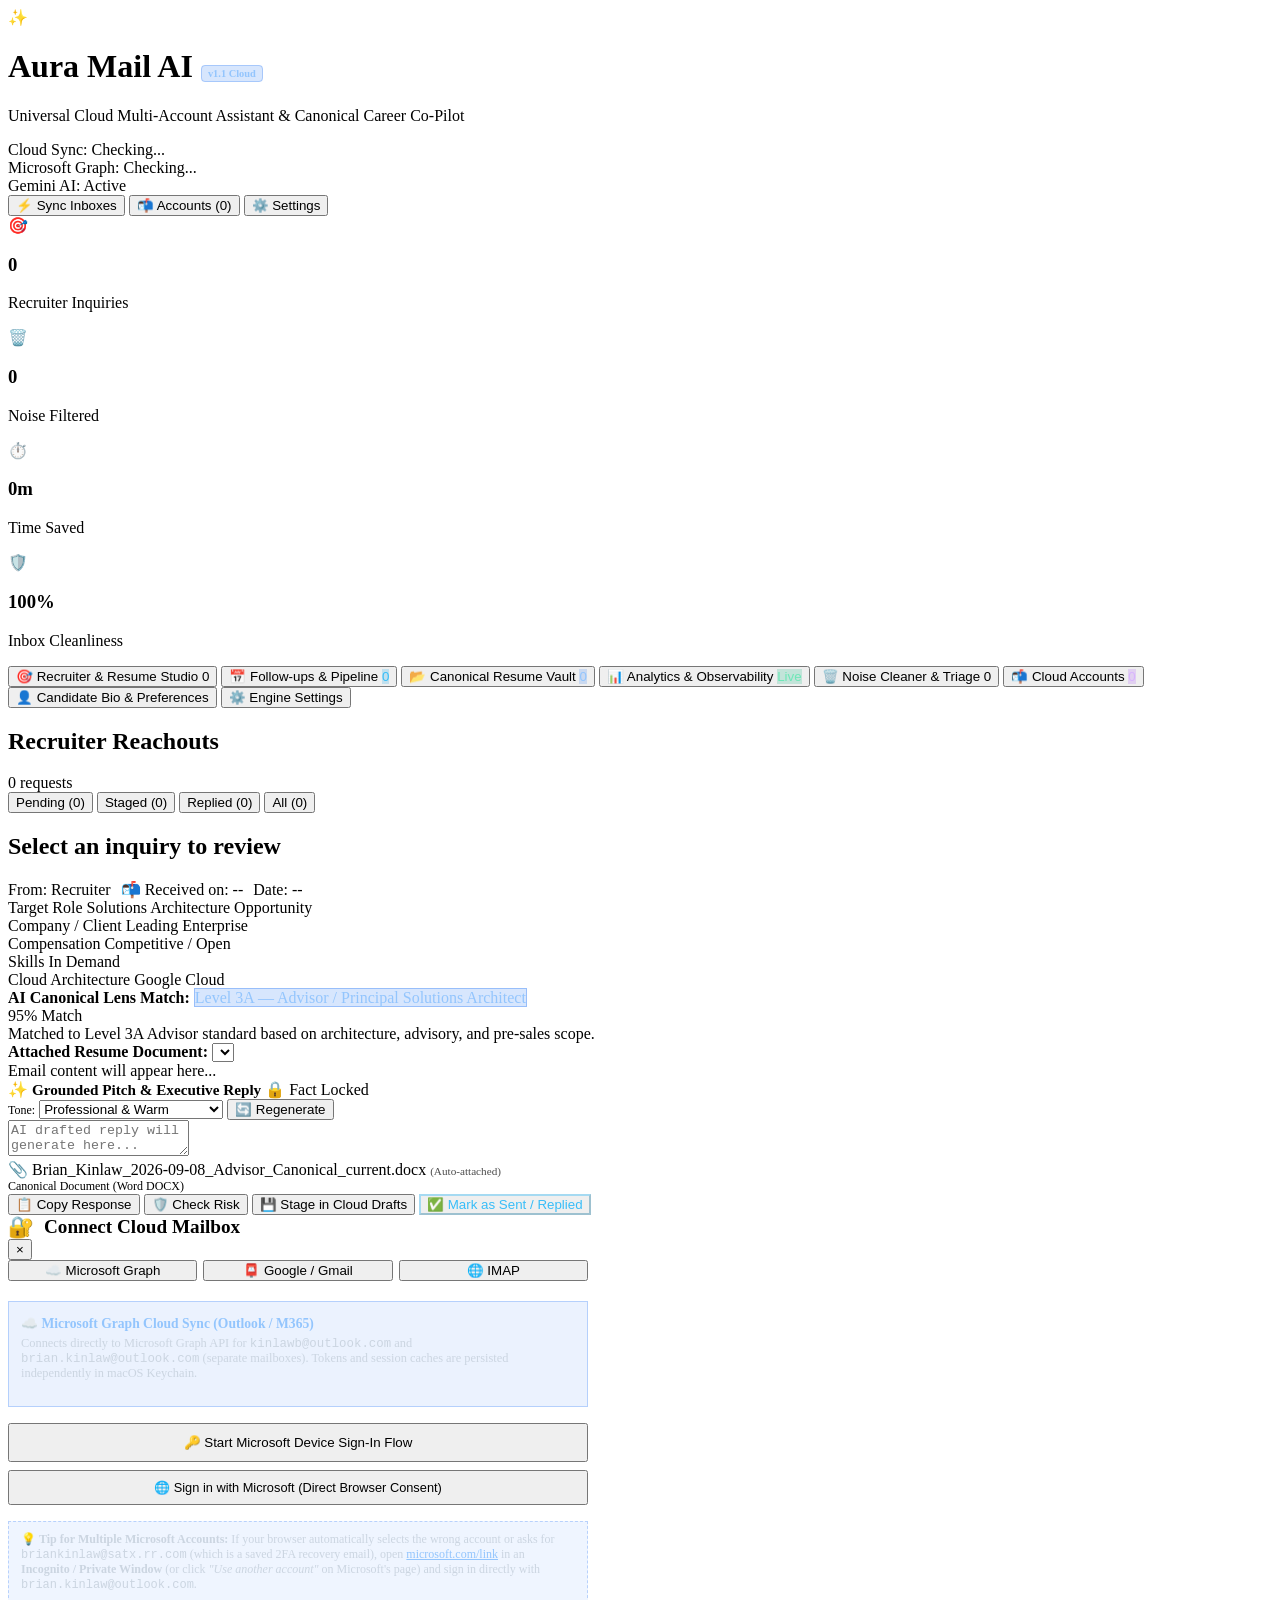
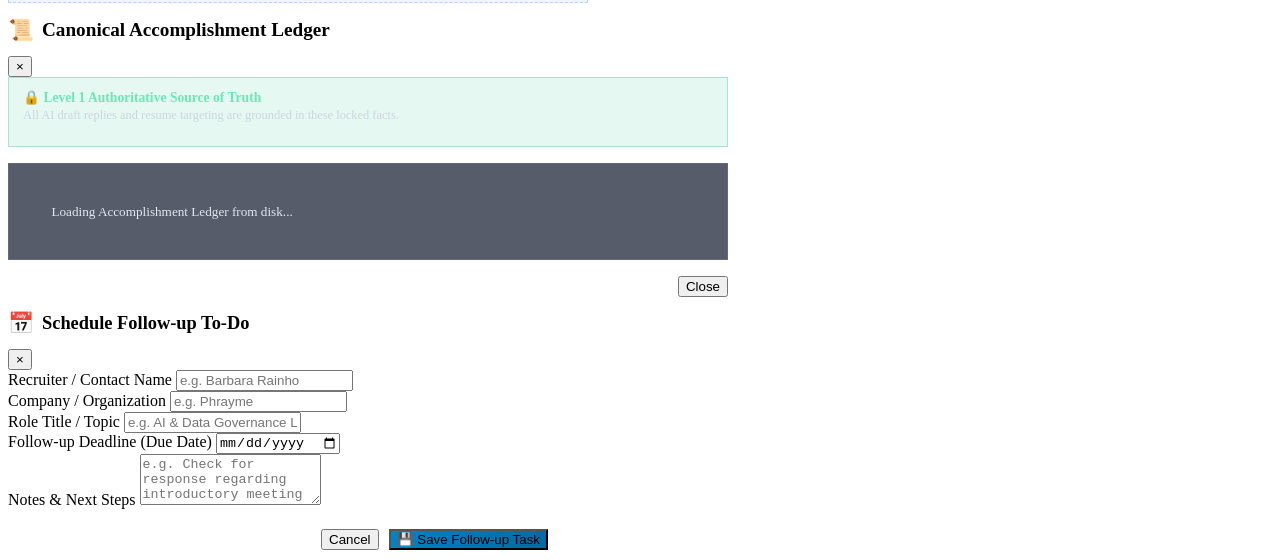
==== commit 5a71b3e7: "feat(pipeline-orchestration): multi-account noise cleaner, follow-ups pipeline, and recruiter studio" ====
--- a/frontend/index.html
+++ b/frontend/index.html
@@ -104,6 +104,10 @@
         <span>🎯</span> Recruiter & Resume Studio
         <span class="tab-badge" id="tab-badge-recruiters">0</span>
       </button>
+      <button class="tab-btn" data-tab="followups-hub">
+        <span>📅</span> Follow-ups & Pipeline
+        <span class="tab-badge" id="tab-badge-followups" style="background: rgba(14, 165, 233, 0.2); color: #38bdf8;">0</span>
+      </button>
       <button class="tab-btn" data-tab="canonical-vault">
         <span>📂</span> Canonical Resume Vault
         <span class="tab-badge" id="tab-badge-vault" style="background: rgba(59, 130, 246, 0.2); color: #93c5fd;">0</span>
@@ -137,6 +141,20 @@
             <h2>Recruiter Reachouts</h2>
             <span class="category-tag recruiter" id="recruiter-count-pill">0 requests</span>
           </div>
+          <div class="queue-filter-group" id="recruiter-queue-filters">
+            <button class="queue-filter-btn active" data-filter="pending" id="filter-btn-pending">
+              Pending (<span id="filter-count-pending">0</span>)
+            </button>
+            <button class="queue-filter-btn" data-filter="staged" id="filter-btn-staged">
+              Staged (<span id="filter-count-staged">0</span>)
+            </button>
+            <button class="queue-filter-btn" data-filter="replied" id="filter-btn-replied">
+              Replied (<span id="filter-count-replied">0</span>)
+            </button>
+            <button class="queue-filter-btn" data-filter="all" id="filter-btn-all">
+              All (<span id="filter-count-all">0</span>)
+            </button>
+          </div>
           <div id="recruiter-emails-list" class="emails-list-container">
             <!-- Dynamic Items -->
           </div>
@@ -146,8 +164,9 @@
         <div class="studio-detail glass" id="recruiter-studio-detail">
           <div class="inbound-header">
             <h2 class="inbound-subject" id="inbound-subject">Select an inquiry to review</h2>
-            <div class="inbound-meta">
+            <div class="inbound-meta" style="display: flex; align-items: center; gap: 10px; flex-wrap: wrap;">
               <span id="inbound-sender">From: Recruiter</span>
+              <span class="account-pill-badge" id="inbound-account-pill">📬 Received on: --</span>
               <span id="inbound-date">Date: --</span>
             </div>
           </div>
@@ -249,9 +268,46 @@
                 <span>🛡️</span> Check Risk
               </button>
               <button class="btn btn-emerald" id="btn-save-draft">
-                <span>💾</span> Stage in Cloud Drafts
+                <span>💾</span> <span id="btn-save-draft-label">Stage in Cloud Drafts</span>
               </button>
-            </div>
+              <button class="btn btn-secondary" id="btn-mark-replied" style="border-color: rgba(56, 189, 248, 0.4); color: #38bdf8;" title="Mark opportunity as replied and schedule follow-up">
+                <span>✅</span> Mark as Sent / Replied
+              </button>
+            </div>
+          </div>
+        </div>
+      </div>
+    </div>
+
+    <!-- TAB: Follow-ups & Opportunity Pipeline -->
+    <div class="tab-pane" id="pane-followups-hub" style="display: none;">
+      <div class="clean-hub-banner" style="background: linear-gradient(135deg, rgba(14, 116, 144, 0.8), rgba(15, 23, 42, 0.95));">
+        <div class="clean-hub-text">
+          <h2>📅 Recruiter Follow-ups & Opportunity Pipeline</h2>
+          <p>Track sent replies, deadlines for recruiter responses, and scheduled follow-ups across all connected mailboxes.</p>
+        </div>
+        <div style="display: flex; gap: 10px;">
+          <button class="btn btn-primary" id="btn-orchestrate-pipeline" style="background: linear-gradient(135deg, #0284c7, #0369a1); font-weight: 700;">
+            <span>⚡</span> Orchestrate Pipeline
+          </button>
+          <button class="btn btn-secondary" id="btn-add-custom-followup">
+            <span>➕</span> Add Custom Task
+          </button>
+        </div>
+      </div>
+
+      <div class="followups-layout" style="margin-top: 1.25rem;">
+        <div class="glass" style="border-radius: var(--radius-lg); padding: 1.5rem;">
+          <div style="display: flex; justify-content: space-between; align-items: center; margin-bottom: 1.25rem; flex-wrap: wrap; gap: 10px;">
+            <h3 style="font-size: 1.1rem; font-weight: 700; color: #f8fafc;">Follow-Up To-Dos</h3>
+            <div class="queue-filter-group" id="followup-filter-group" style="border-bottom: none; padding: 0;">
+              <button class="queue-filter-btn active" data-followup-filter="PENDING" id="fu-filter-pending">Pending (<span id="fu-count-pending">0</span>)</button>
+              <button class="queue-filter-btn" data-followup-filter="COMPLETED" id="fu-filter-completed">Completed (<span id="fu-count-completed">0</span>)</button>
+              <button class="queue-filter-btn" data-followup-filter="ALL" id="fu-filter-all">All (<span id="fu-count-all">0</span>)</button>
+            </div>
+          </div>
+          <div id="followup-tasks-list" class="followup-tasks-container">
+            <!-- Dynamic Follow-Up Cards -->
           </div>
         </div>
       </div>
@@ -427,30 +483,48 @@
 
     <!-- TAB 4: Smart Inbox Triage & Noise Cleaner -->
     <div class="tab-pane" id="pane-noise-hub" style="display: none;">
-      <div class="clean-hub-banner">
+      <div class="clean-hub-banner" style="background: linear-gradient(135deg, rgba(16, 185, 129, 0.15), rgba(59, 130, 246, 0.12)); border: 1px solid rgba(16, 185, 129, 0.35);">
         <div class="clean-hub-text">
-          <h2>🛡️ Inbox Noise Cleaner Hub</h2>
-          <p id="clean-hub-subtitle">Clean marketing emails, notifications, and clutter with 1 click.</p>
-        </div>
-        <button class="btn btn-danger" id="btn-batch-clean-noise">
-          <span>🧹</span> Clean All Noise Emails Now
-        </button>
+          <h2>🛡️ Inbox Noise Cleaner & Orchestration Hub</h2>
+          <p id="clean-hub-subtitle">Orchestrate and sweep all connected mailboxes to ensure your default inboxes contain 100% zero noise.</p>
+        </div>
+        <div style="display: flex; gap: 10px; flex-wrap: wrap;">
+          <button class="btn btn-primary" id="btn-orchestrate-all-noise" style="background: linear-gradient(135deg, #10b981, #059669); border: none; font-weight: 700; box-shadow: 0 4px 14px rgba(16, 185, 129, 0.4);">
+            <span>⚡</span> Orchestrate & Clean All Inboxes
+          </button>
+          <button class="btn btn-secondary" id="btn-batch-clean-noise">
+            <span>🧹</span> Clean Loaded Noise (All Mailboxes)
+          </button>
+        </div>
+      </div>
+
+      <!-- Per-Account Noise Breakdown Grid -->
+      <div class="noise-accounts-grid" id="noise-accounts-grid" style="display: grid; grid-template-columns: repeat(auto-fill, minmax(260px, 1fr)); gap: 1rem; margin-bottom: 1.5rem;">
+        <!-- Populated dynamically with Account Breakdown Cards -->
       </div>
 
       <div class="glass" style="border-radius: var(--radius-lg); padding: 1.5rem;">
-        <div style="display: flex; justify-content: space-between; align-items: center; margin-bottom: 1rem;">
-          <div style="display: flex; gap: 8px;" id="triage-filter-group">
-            <button class="btn btn-secondary btn-sm active-filter" data-filter="ALL">All Emails</button>
-            <button class="btn btn-secondary btn-sm" data-filter="NOISE">Noise Only</button>
-            <button class="btn btn-secondary btn-sm" data-filter="RESUME_REQUEST">Recruiter Only</button>
-            <button class="btn btn-secondary btn-sm" data-filter="OTHER">Important Direct</button>
-          </div>
-          <span style="font-size: 0.8rem; color: var(--text-secondary);" id="triage-total-label">Showing all emails</span>
+        <div style="display: flex; flex-direction: column; gap: 12px; margin-bottom: 1.25rem;">
+          <div style="display: flex; justify-content: space-between; align-items: center; flex-wrap: wrap; gap: 10px;">
+            <div style="display: flex; gap: 8px; flex-wrap: wrap;" id="triage-filter-group">
+              <button class="btn btn-secondary btn-sm active-filter" data-filter="ALL">All Emails</button>
+              <button class="btn btn-secondary btn-sm" data-filter="NOISE">Noise Only</button>
+              <button class="btn btn-secondary btn-sm" data-filter="RESUME_REQUEST">Recruiter Only</button>
+              <button class="btn btn-secondary btn-sm" data-filter="OTHER">Important Direct</button>
+            </div>
+            <span style="font-size: 0.8rem; color: var(--text-secondary);" id="triage-total-label">Showing all emails</span>
+          </div>
+          <div style="display: flex; align-items: center; gap: 8px; flex-wrap: wrap;" id="triage-account-filter-group">
+            <span style="font-size: 0.75rem; color: var(--text-muted); font-weight: 600;">MAILBOX:</span>
+            <button class="btn btn-secondary btn-sm active-filter" data-account-filter="ALL">All Mailboxes</button>
+            <!-- Dynamic account filter pills populated here -->
+          </div>
         </div>
 
         <table class="noise-table">
           <thead>
             <tr>
+              <th>Mailbox</th>
               <th>Sender</th>
               <th>Subject</th>
               <th>Category</th>
@@ -601,7 +675,15 @@
           <input type="text" id="setting-safe-folder" class="form-control" value="AI Cleaned - Noise">
         </div>
 
-        <div class="form-group" style="display: flex; align-items: center; gap: 12px; margin-top: 1.5rem; background: rgba(15, 23, 42, 0.5); padding: 12px; border-radius: var(--radius-md);">
+        <div class="form-group" style="display: flex; align-items: center; gap: 12px; margin-top: 1.25rem; background: rgba(16, 185, 129, 0.08); border: 1px solid rgba(16, 185, 129, 0.25); padding: 12px; border-radius: var(--radius-md);">
+          <input type="checkbox" id="setting-auto-quarantine-noise" style="width: 18px; height: 18px; cursor: pointer;" checked>
+          <div>
+            <strong>Continuous Auto-Quarantine (Zero-Noise Inboxes)</strong>
+            <p style="font-size: 0.8rem; color: var(--text-secondary);">Autonomous background daemon automatically sweeps and relocates incoming noise emails to the cloud safe folder in real-time across all accounts.</p>
+          </div>
+        </div>
+
+        <div class="form-group" style="display: flex; align-items: center; gap: 12px; margin-top: 1.25rem; background: rgba(15, 23, 42, 0.5); padding: 12px; border-radius: var(--radius-md);">
           <input type="checkbox" id="setting-demo-mode" style="width: 18px; height: 18px; cursor: pointer;">
           <div>
             <strong>Explicit Demo Mode (Offline Sandbox)</strong>
@@ -698,7 +780,7 @@
 
         <div class="form-group">
           <label>Email Address</label>
-          <input type="email" id="imap-email-input" class="form-control" placeholder="e.g. cbkinlaw@satx.rr.com or briankinlaw@satx.rr.com">
+          <input type="email" id="imap-email-input" class="form-control" placeholder="e.g. briankinlaw@satx.rr.com">
         </div>
         <div class="form-group">
           <label>Mailbox Password (Stored securely in macOS Keychain)</label>
@@ -743,9 +825,55 @@
     </div>
   </div>
 
+  <!-- Follow-Up Task Modal -->
+  <div class="modal-overlay" id="followup-modal">
+    <div class="modal-box" style="max-width: 540px;">
+      <div class="modal-header">
+        <div style="display: flex; align-items: center; gap: 8px;">
+          <span style="font-size: 1.3rem;">📅</span>
+          <h2 style="font-size: 1.15rem; font-weight: 700;">Schedule Follow-up To-Do</h2>
+        </div>
+        <button class="close-btn" id="followup-modal-close-btn">&times;</button>
+      </div>
+
+      <div class="form-group">
+        <label>Recruiter / Contact Name</label>
+        <input type="text" id="fu-recruiter-input" class="form-control" placeholder="e.g. Barbara Rainho">
+      </div>
+
+      <div class="form-group">
+        <label>Company / Organization</label>
+        <input type="text" id="fu-company-input" class="form-control" placeholder="e.g. Phrayme">
+      </div>
+
+      <div class="form-group">
+        <label>Role Title / Topic</label>
+        <input type="text" id="fu-role-input" class="form-control" placeholder="e.g. AI & Data Governance Leadership">
+      </div>
+
+      <div class="form-group">
+        <label>Follow-up Deadline (Due Date)</label>
+        <input type="date" id="fu-date-input" class="form-control">
+      </div>
+
+      <div class="form-group">
+        <label>Notes & Next Steps</label>
+        <textarea id="fu-notes-input" class="form-control" rows="3" placeholder="e.g. Check for response regarding introductory meeting windows."></textarea>
+      </div>
+
+      <div style="display: flex; justify-content: flex-end; gap: 10px; margin-top: 1.25rem;">
+        <button class="btn btn-secondary" id="btn-cancel-followup">Cancel</button>
+        <button class="btn btn-primary" id="btn-save-custom-followup" style="background: linear-gradient(135deg, #0284c7, #0369a1);">
+          <span>💾</span> Save Follow-up Task
+        </button>
+      </div>
+    </div>
+  </div>
+
   <!-- Toast Notification Container -->
   <div class="toast-container" id="toast-container"></div>
 
+  <script src="/static/risk_validator.js"></script>
   <script src="/static/app.js"></script>
 </body>
 </html>
